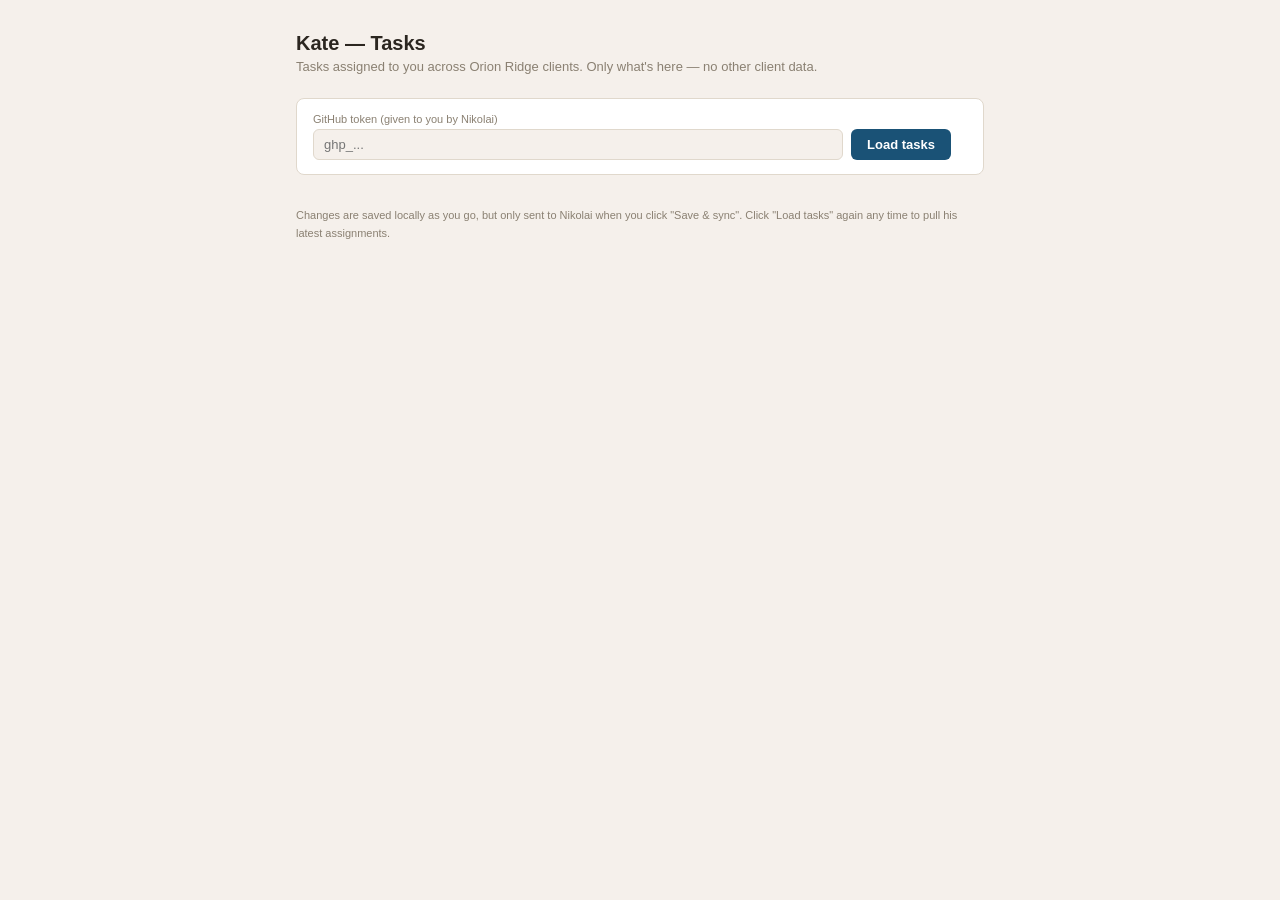
==== kate.html @ aa5e6f49 "feat: add Kate's standalone tasks-only page" ====
<!DOCTYPE html>
<html lang="en">
<head>
<meta charset="UTF-8">
<meta name="viewport" content="width=device-width, initial-scale=1.0">
<title>Kate — Tasks</title>
<style>
  :root {
    --bg: #f5f0eb; --bg2: #ffffff; --border: #e0d8cc; --border2: #c9beac;
    --text1: #2b2620; --text2: #5a5248; --text3: #8a8072;
    --blue: #1a5276; --green: #3b6d11; --red: #c62828; --purple: #5b3fa3;
  }
  * { box-sizing: border-box; }
  body { margin: 0; font-family: -apple-system, BlinkMacSystemFont, 'Segoe UI', Roboto, sans-serif; background: var(--bg); color: var(--text1); }
  .wrap { max-width: 720px; margin: 0 auto; padding: 2rem 1rem; }
  h1 { font-size: 20px; font-weight: 600; margin: 0 0 4px; }
  .sub { font-size: 13px; color: var(--text3); margin-bottom: 1.5rem; }
  .card { background: var(--bg2); border-radius: 8px; padding: 14px 16px; margin-bottom: 12px; border: 1px solid var(--border); }
  .setup-card { display: flex; gap: 8px; align-items: flex-end; flex-wrap: wrap; }
  .field label { display: block; font-size: 11px; color: var(--text3); margin-bottom: 4px; }
  input[type=text], input[type=password], input[type=date] {
    font-size: 13px; padding: 7px 10px; border: 1px solid var(--border); border-radius: 6px;
    background: var(--bg); color: var(--text1); width: 100%;
  }
  button {
    font-size: 13px; padding: 8px 16px; border-radius: 6px; border: none; cursor: pointer;
    background: var(--blue); color: #fff; font-weight: 600;
  }
  button.secondary { background: var(--bg); color: var(--text2); border: 1px solid var(--border2); }
  .status { font-size: 12px; color: var(--text3); margin-left: 8px; }
  .task { display: flex; flex-direction: column; gap: 8px; }
  .task-top { display: flex; align-items: center; gap: 10px; }
  .task-client { font-weight: 600; font-size: 14px; }
  .task-text { font-size: 13px; color: var(--text1); flex: 1; }
  .done .task-text { text-decoration: line-through; color: var(--text3); }
  .overdue { color: var(--red); font-weight: 600; }
  .due-today { color: #8a6100; font-weight: 600; }
  .comments { border-top: 1px solid var(--border); padding-top: 8px; margin-top: 2px; }
  .comment { font-size: 12px; color: var(--text2); margin-bottom: 4px; }
  .comment b { color: var(--text1); }
  .reply-row { display: flex; gap: 6px; margin-top: 6px; }
  .reply-row input { flex: 1; font-size: 12px; padding: 5px 8px; }
  .reply-row button { padding: 5px 10px; font-size: 12px; }
  .empty { text-align: center; color: var(--text3); padding: 3rem 1rem; font-size: 13px; }
  .hidden { display: none; }
  .footer-note { font-size: 11px; color: var(--text3); margin-top: 2rem; line-height: 1.6; }
</style>
</head>
<body>
<div class="wrap">
  <h1>Kate — Tasks</h1>
  <div class="sub">Tasks assigned to you across Orion Ridge clients. Only what's here — no other client data.</div>

  <div class="card setup-card">
    <div class="field" style="flex:1;min-width:220px">
      <label>GitHub token (given to you by Nikolai)</label>
      <input type="password" id="ghToken" placeholder="ghp_...">
    </div>
    <button onclick="loadTasks()">Load tasks</button>
    <span class="status" id="loadStatus"></span>
  </div>

  <div id="taskList"></div>

  <div class="card" id="saveBar" style="display:none;text-align:right">
    <button onclick="saveTasks()">Save &amp; sync</button>
    <span class="status" id="saveStatus"></span>
  </div>

  <div class="footer-note">
    Changes are saved locally as you go, but only sent to Nikolai when you click "Save &amp; sync".
    Click "Load tasks" again any time to pull his latest assignments.
  </div>
</div>

<script>
const REPO = 'nickolaiklimoff/suitability-letter';
const PATH = 'assigned-tasks.json';
let tasks = [];
let fileSha = null;

function todayStr() { return new Date().toISOString().slice(0,10); }
function fmtDate(d) {
  if (!d) return '';
  const dt = new Date(d);
  if (isNaN(dt)) return d;
  return dt.toLocaleDateString('en-GB', { day:'2-digit', month:'short', year:'numeric' });
}
function esc(s) { return String(s==null?'':s).replace(/&/g,'&amp;').replace(/</g,'&lt;').replace(/>/g,'&gt;'); }

window.addEventListener('DOMContentLoaded', () => {
  const saved = localStorage.getItem('kate-gh-token');
  if (saved) document.getElementById('ghToken').value = saved;
  const cached = localStorage.getItem('kate-tasks-cache');
  if (cached) { try { tasks = JSON.parse(cached); render(); } catch(e) {} }
});

async function loadTasks() {
  const token = document.getElementById('ghToken').value.trim();
  const statusEl = document.getElementById('loadStatus');
  if (!token) { statusEl.textContent = 'Enter your GitHub token first.'; return; }
  localStorage.setItem('kate-gh-token', token);
  statusEl.textContent = 'Loading...';
  try {
    const resp = await fetch(`https://api.github.com/repos/${REPO}/contents/${PATH}`, {
      headers: { Authorization: `token ${token}`, Accept: 'application/vnd.github+json' }
    });
    if (resp.status === 404) { tasks = []; fileSha = null; }
    else if (resp.ok) {
      const d = await resp.json();
      fileSha = d.sha;
      tasks = JSON.parse(decodeURIComponent(escape(atob(d.content))));
    } else {
      const err = await resp.json();
      throw new Error(err.message || resp.status);
    }
    localStorage.setItem('kate-tasks-cache', JSON.stringify(tasks));
    statusEl.textContent = `✓ Loaded ${tasks.length} task${tasks.length===1?'':'s'}`;
    render();
  } catch (e) {
    statusEl.textContent = 'Load failed: ' + e.message;
  }
}

async function saveTasks() {
  const token = document.getElementById('ghToken').value.trim();
  const statusEl = document.getElementById('saveStatus');
  if (!token) { statusEl.textContent = 'Load tasks first (need a token).'; return; }
  statusEl.textContent = 'Syncing...';
  try {
    // Fetch latest remote first so we don't clobber anything Nikolai changed
    // since our last load — merge by id, newer updatedAt wins per scalar field,
    // comments are unioned by id.
    let remote = [];
    const getResp = await fetch(`https://api.github.com/repos/${REPO}/contents/${PATH}`, {
      headers: { Authorization: `token ${token}`, Accept: 'application/vnd.github+json' }
    });
    if (getResp.ok) {
      const d = await getResp.json();
      fileSha = d.sha;
      remote = JSON.parse(decodeURIComponent(escape(atob(d.content))));
    }
    const byId = {};
    remote.forEach(t => { byId[t.id] = t; });
    tasks.forEach(t => {
      const r = byId[t.id];
      if (!r) { byId[t.id] = t; return; }
      const localNewer = new Date(t.updatedAt||0) >= new Date(r.updatedAt||0);
      const merged = localNewer ? { ...r, ...t } : { ...t, ...r };
      const allComments = [...(t.comments||[]), ...(r.comments||[])];
      const seen = new Set();
      merged.comments = allComments.filter(c => c.id && !seen.has(c.id) && seen.add(c.id));
      byId[t.id] = merged;
    });
    const merged = Object.values(byId);

    const content = btoa(unescape(encodeURIComponent(JSON.stringify(merged, null, 2))));
    const putResp = await fetch(`https://api.github.com/repos/${REPO}/contents/${PATH}`, {
      method: 'PUT',
      headers: { Authorization: `token ${token}`, Accept: 'application/vnd.github+json', 'Content-Type': 'application/json' },
      body: JSON.stringify({ message: `chore: Kate updated tasks (${merged.length} entries)`, content, sha: fileSha || undefined, branch: 'main' })
    });
    if (!putResp.ok) { const err = await putResp.json(); throw new Error(err.message || 'GitHub API error'); }
    tasks = merged;
    localStorage.setItem('kate-tasks-cache', JSON.stringify(tasks));
    statusEl.textContent = '✓ Synced';
    render();
  } catch (e) {
    statusEl.textContent = 'Sync failed: ' + e.message;
  }
}

function touch(t) { t.updatedAt = new Date().toISOString(); t.updatedBy = 'Kate'; }

function toggleDone(id) {
  const t = tasks.find(x => x.id === id); if (!t) return;
  t.done = !t.done; touch(t);
  localStorage.setItem('kate-tasks-cache', JSON.stringify(tasks));
  render();
}
function editDue(id, val) {
  const t = tasks.find(x => x.id === id); if (!t) return;
  t.due = val || null; touch(t);
  localStorage.setItem('kate-tasks-cache', JSON.stringify(tasks));
  render();
}
function addComment(id) {
  const t = tasks.find(x => x.id === id); if (!t) return;
  const el = document.getElementById('reply_' + id);
  const text = el.value.trim(); if (!text) return;
  if (!t.comments) t.comments = [];
  t.comments.push({ id: 'c_' + Date.now(), author: 'Kate', text, date: new Date().toISOString() });
  touch(t);
  localStorage.setItem('kate-tasks-cache', JSON.stringify(tasks));
  render();
}

function render() {
  const el = document.getElementById('taskList');
  const saveBar = document.getElementById('saveBar');
  if (!tasks.length) {
    el.innerHTML = '<div class="empty">No tasks assigned yet. Ask Nikolai to sync, then hit "Load tasks".</div>';
    saveBar.style.display = 'none';
    return;
  }
  saveBar.style.display = 'block';
  const sorted = [...tasks].sort((a,b) => {
    if (!!a.done !== !!b.done) return a.done ? 1 : -1;
    return new Date(a.due || '2100-01-01') - new Date(b.due || '2100-01-01');
  });
  el.innerHTML = sorted.map(t => {
    const today = todayStr();
    const overdue = !t.done && t.due && t.due < today;
    const isToday = t.due === today;
    return `<div class="card task ${t.done?'done':''}">
      <div class="task-top">
        <input type="checkbox" ${t.done?'checked':''} onchange="toggleDone('${t.id}')">
        <div style="flex:1;min-width:0">
          <div class="task-client">${esc(t.clientName || 'Unknown client')}</div>
          <div class="task-text">${esc(t.text)}</div>
        </div>
        <input type="date" value="${t.due||''}" onchange="editDue('${t.id}',this.value)" class="${overdue?'overdue':isToday?'due-today':''}" style="width:auto">
      </div>
      <div class="comments">
        ${(t.comments||[]).map(c => `<div class="comment"><b>${esc(c.author)}:</b> ${esc(c.text)}</div>`).join('') || '<div class="comment" style="color:var(--text3)">No comments yet.</div>'}
        <div class="reply-row">
          <input type="text" id="reply_${t.id}" placeholder="Reply to Nikolai..." onkeydown="if(event.key==='Enter')addComment('${t.id}')">
          <button class="secondary" onclick="addComment('${t.id}')">Reply</button>
        </div>
      </div>
    </div>`;
  }).join('');
}
</script>
</body>
</html>
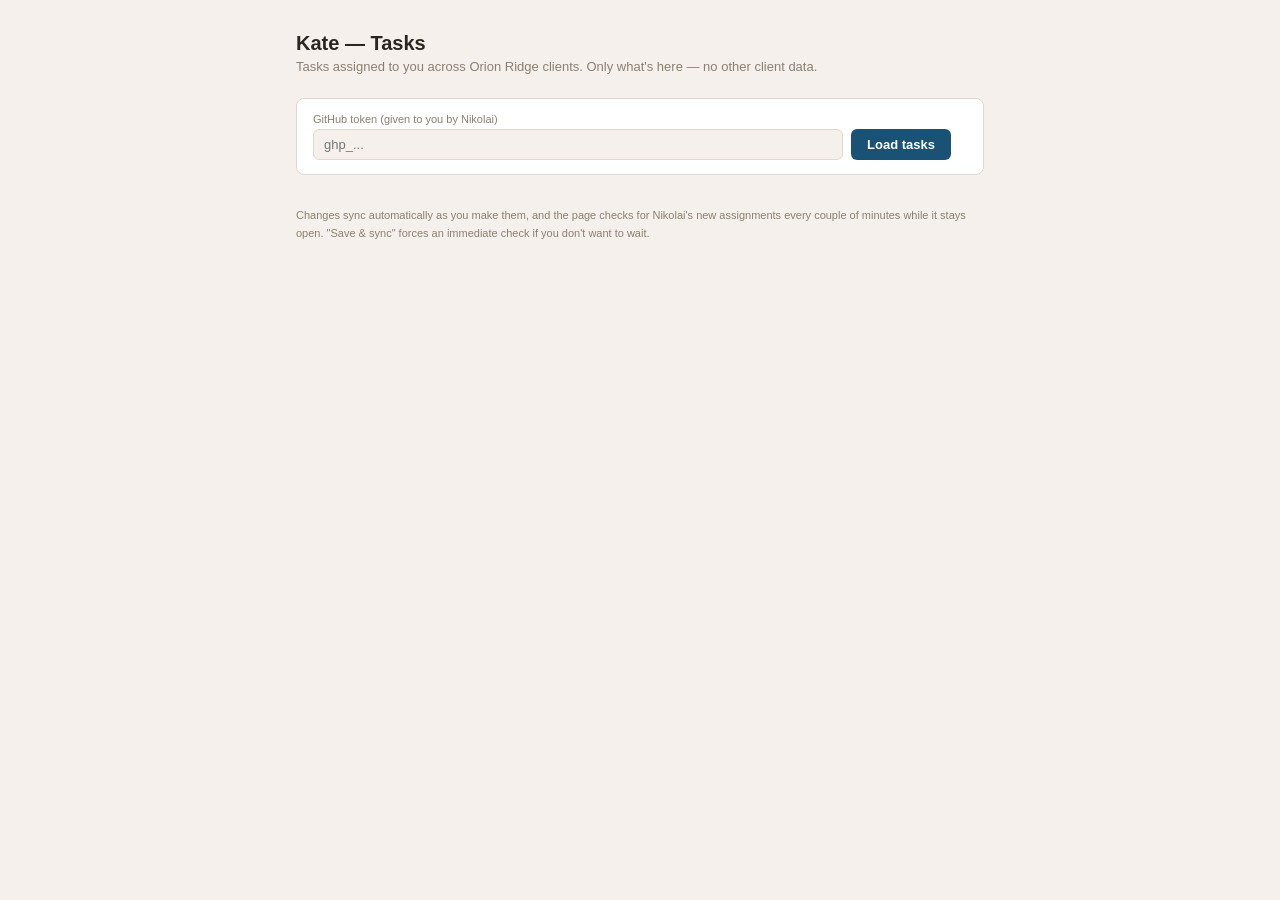
==== commit c0d321e1: "feat: auto-load on open, auto-save on every edit, periodic merge-safe poll for Nikolai's new assignm" ====
--- a/kate.html
+++ b/kate.html
@@ -68,8 +68,8 @@
   </div>
 
   <div class="footer-note">
-    Changes are saved locally as you go, but only sent to Nikolai when you click "Save &amp; sync".
-    Click "Load tasks" again any time to pull his latest assignments.
+    Changes sync automatically as you make them, and the page checks for Nikolai's new assignments
+    every couple of minutes while it stays open. "Save &amp; sync" forces an immediate check if you don't want to wait.
   </div>
 </div>
 
@@ -90,9 +90,21 @@
 
 window.addEventListener('DOMContentLoaded', () => {
   const saved = localStorage.getItem('kate-gh-token');
-  if (saved) document.getElementById('ghToken').value = saved;
   const cached = localStorage.getItem('kate-tasks-cache');
   if (cached) { try { tasks = JSON.parse(cached); render(); } catch(e) {} }
+  if (saved) {
+    document.getElementById('ghToken').value = saved;
+    loadTasks(); // first load pulls Nikolai's current assignments
+  }
+
+  // After that, every change auto-saves (see touch()+autoSave below), and we
+  // also poll periodically in case Nikolai assigned something new and Kate
+  // hasn't touched anything herself — saveTasks() is merge-safe (fetches
+  // remote, merges by id, unions comments) so this never overwrites her
+  // unsaved edits, unlike a raw reload would.
+  setInterval(() => {
+    if (document.getElementById('ghToken').value.trim()) saveTasks(true);
+  }, 120000);
 });
 
 async function loadTasks() {
@@ -122,11 +134,11 @@
   }
 }
 
-async function saveTasks() {
+async function saveTasks(silent) {
   const token = document.getElementById('ghToken').value.trim();
   const statusEl = document.getElementById('saveStatus');
-  if (!token) { statusEl.textContent = 'Load tasks first (need a token).'; return; }
-  statusEl.textContent = 'Syncing...';
+  if (!token) { if (!silent) statusEl.textContent = 'Load tasks first (need a token).'; return; }
+  if (!silent) statusEl.textContent = 'Syncing...';
   try {
     // Fetch latest remote first so we don't clobber anything Nikolai changed
     // since our last load — merge by id, newer updatedAt wins per scalar field,
@@ -163,10 +175,10 @@
     if (!putResp.ok) { const err = await putResp.json(); throw new Error(err.message || 'GitHub API error'); }
     tasks = merged;
     localStorage.setItem('kate-tasks-cache', JSON.stringify(tasks));
-    statusEl.textContent = '✓ Synced';
+    if (!silent) statusEl.textContent = '✓ Synced';
     render();
   } catch (e) {
-    statusEl.textContent = 'Sync failed: ' + e.message;
+    if (!silent) statusEl.textContent = 'Sync failed: ' + e.message;
   }
 }
 
@@ -177,12 +189,14 @@
   t.done = !t.done; touch(t);
   localStorage.setItem('kate-tasks-cache', JSON.stringify(tasks));
   render();
+  saveTasks(true);
 }
 function editDue(id, val) {
   const t = tasks.find(x => x.id === id); if (!t) return;
   t.due = val || null; touch(t);
   localStorage.setItem('kate-tasks-cache', JSON.stringify(tasks));
   render();
+  saveTasks(true);
 }
 function addComment(id) {
   const t = tasks.find(x => x.id === id); if (!t) return;
@@ -193,6 +207,7 @@
   touch(t);
   localStorage.setItem('kate-tasks-cache', JSON.stringify(tasks));
   render();
+  saveTasks(true);
 }
 
 function render() {
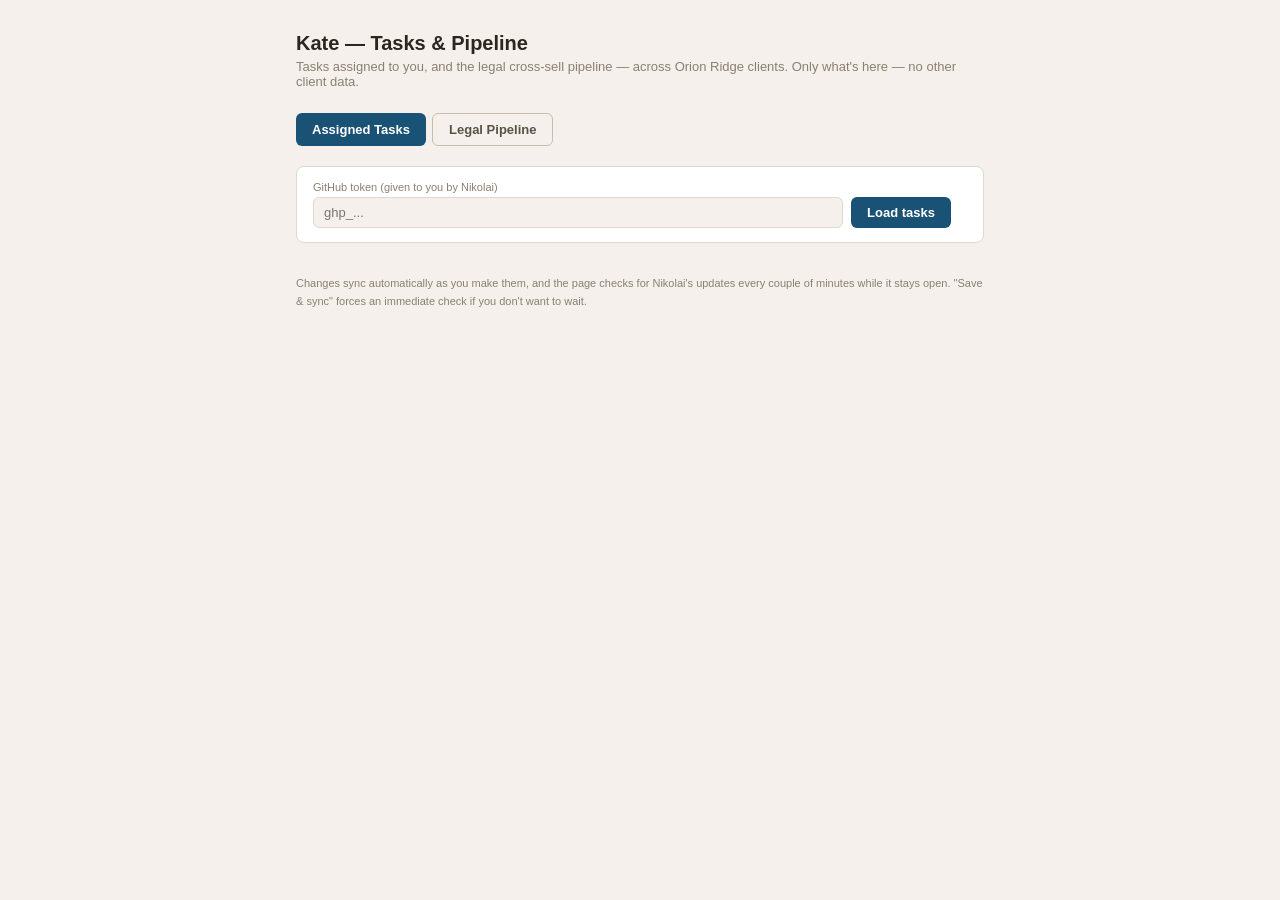
==== commit 37ff8536: "feat: add Legal Pipeline tab to Kate's page — she can add her own leads and move them through stages" ====
--- a/kate.html
+++ b/kate.html
@@ -48,27 +48,50 @@
 </head>
 <body>
 <div class="wrap">
-  <h1>Kate — Tasks</h1>
-  <div class="sub">Tasks assigned to you across Orion Ridge clients. Only what's here — no other client data.</div>
-
-  <div class="card setup-card">
-    <div class="field" style="flex:1;min-width:220px">
-      <label>GitHub token (given to you by Nikolai)</label>
-      <input type="password" id="ghToken" placeholder="ghp_...">
+  <h1>Kate — Tasks &amp; Pipeline</h1>
+  <div class="sub">Tasks assigned to you, and the legal cross-sell pipeline — across Orion Ridge clients. Only what's here — no other client data.</div>
+
+  <div style="display:flex;gap:6px;margin-bottom:1.25rem">
+    <button id="tabTasksBtn" onclick="switchTab('tasks')">Assigned Tasks</button>
+    <button id="tabPipelineBtn" class="secondary" onclick="switchTab('pipeline')">Legal Pipeline</button>
+  </div>
+
+  <div id="tasksSection">
+    <div class="card setup-card">
+      <div class="field" style="flex:1;min-width:220px">
+        <label>GitHub token (given to you by Nikolai)</label>
+        <input type="password" id="ghToken" placeholder="ghp_...">
+      </div>
+      <button onclick="loadTasks()">Load tasks</button>
+      <span class="status" id="loadStatus"></span>
     </div>
-    <button onclick="loadTasks()">Load tasks</button>
-    <span class="status" id="loadStatus"></span>
+
+    <div id="taskList"></div>
+
+    <div class="card" id="saveBar" style="display:none;text-align:right">
+      <button onclick="saveTasks()">Save &amp; sync</button>
+      <span class="status" id="saveStatus"></span>
+    </div>
   </div>
 
-  <div id="taskList"></div>
-
-  <div class="card" id="saveBar" style="display:none;text-align:right">
-    <button onclick="saveTasks()">Save &amp; sync</button>
-    <span class="status" id="saveStatus"></span>
+  <div id="pipelineSection" class="hidden">
+    <div class="card">
+      <div style="font-weight:600;font-size:14px;margin-bottom:8px">⚖️ Add a new name to the pipeline</div>
+      <div style="display:flex;gap:8px;flex-wrap:wrap">
+        <input type="text" id="newLeadName" placeholder="Name" style="flex:1;min-width:140px">
+        <input type="text" id="newLeadNotes" placeholder="Notes — what product/service..." style="flex:1;min-width:180px">
+        <button onclick="addLead()">Add</button>
+      </div>
+    </div>
+    <div class="card" style="text-align:right">
+      <button onclick="savePipeline()">Save &amp; sync</button>
+      <span class="status" id="pipelineSaveStatus"></span>
+    </div>
+    <div id="pipelineList"></div>
   </div>
 
   <div class="footer-note">
-    Changes sync automatically as you make them, and the page checks for Nikolai's new assignments
+    Changes sync automatically as you make them, and the page checks for Nikolai's updates
     every couple of minutes while it stays open. "Save &amp; sync" forces an immediate check if you don't want to wait.
   </div>
 </div>
@@ -76,8 +99,20 @@
 <script>
 const REPO = 'nickolaiklimoff/suitability-letter';
 const PATH = 'assigned-tasks.json';
+const PIPELINE_PATH = 'legal-pipeline.json';
+const STAGES = ['Prospecting', 'Meeting', 'Proposal', 'Client'];
 let tasks = [];
 let fileSha = null;
+let pipeline = [];
+let pipelineSha = null;
+
+function switchTab(tab) {
+  document.getElementById('tasksSection').classList.toggle('hidden', tab !== 'tasks');
+  document.getElementById('pipelineSection').classList.toggle('hidden', tab !== 'pipeline');
+  document.getElementById('tabTasksBtn').className = tab === 'tasks' ? '' : 'secondary';
+  document.getElementById('tabPipelineBtn').className = tab === 'pipeline' ? '' : 'secondary';
+  if (tab === 'pipeline' && !pipeline.length) loadPipeline();
+}
 
 function todayStr() { return new Date().toISOString().slice(0,10); }
 function fmtDate(d) {
@@ -87,11 +122,19 @@
   return dt.toLocaleDateString('en-GB', { day:'2-digit', month:'short', year:'numeric' });
 }
 function esc(s) { return String(s==null?'':s).replace(/&/g,'&amp;').replace(/</g,'&lt;').replace(/>/g,'&gt;'); }
+const URGENCY_ICONS = { eagle: '🦅', dove: '🕊️', chicken: '🐔' };
+const URGENCY_FILTERS = { eagle: '', dove: 'grayscale(1)', chicken: 'sepia(1) saturate(3) hue-rotate(-10deg) brightness(0.8)' };
+function urgencyIcon(u) {
+  const key = URGENCY_ICONS[u] ? u : 'dove';
+  return `<span style="filter:${URGENCY_FILTERS[key]}">${URGENCY_ICONS[key]}</span>`;
+}
 
 window.addEventListener('DOMContentLoaded', () => {
   const saved = localStorage.getItem('kate-gh-token');
   const cached = localStorage.getItem('kate-tasks-cache');
   if (cached) { try { tasks = JSON.parse(cached); render(); } catch(e) {} }
+  const cachedPipeline = localStorage.getItem('kate-pipeline-cache');
+  if (cachedPipeline) { try { pipeline = JSON.parse(cachedPipeline); renderPipeline(); } catch(e) {} }
   if (saved) {
     document.getElementById('ghToken').value = saved;
     loadTasks(); // first load pulls Nikolai's current assignments
@@ -103,9 +146,154 @@
   // remote, merges by id, unions comments) so this never overwrites her
   // unsaved edits, unlike a raw reload would.
   setInterval(() => {
-    if (document.getElementById('ghToken').value.trim()) saveTasks(true);
+    if (document.getElementById('ghToken').value.trim()) {
+      saveTasks(true);
+      if (pipeline.length || !document.getElementById('pipelineSection').classList.contains('hidden')) savePipeline(true);
+    }
   }, 120000);
 });
+
+async function loadPipeline() {
+  const token = document.getElementById('ghToken').value.trim();
+  if (!token) return;
+  try {
+    const resp = await fetch(`https://api.github.com/repos/${REPO}/contents/${PIPELINE_PATH}`, {
+      headers: { Authorization: `token ${token}`, Accept: 'application/vnd.github+json' }
+    });
+    if (resp.status === 404) { pipeline = []; pipelineSha = null; }
+    else if (resp.ok) {
+      const d = await resp.json();
+      pipelineSha = d.sha;
+      pipeline = JSON.parse(decodeURIComponent(escape(atob(d.content))));
+    }
+    localStorage.setItem('kate-pipeline-cache', JSON.stringify(pipeline));
+    renderPipeline();
+  } catch (e) {
+    console.error('loadPipeline failed', e);
+  }
+}
+
+async function savePipeline(silent) {
+  const token = document.getElementById('ghToken').value.trim();
+  const statusEl = document.getElementById('pipelineSaveStatus');
+  if (!token) { if (!silent) statusEl.textContent = 'Enter your GitHub token first.'; return; }
+  if (!silent) statusEl.textContent = 'Syncing...';
+  try {
+    let remote = [];
+    const getResp = await fetch(`https://api.github.com/repos/${REPO}/contents/${PIPELINE_PATH}`, {
+      headers: { Authorization: `token ${token}`, Accept: 'application/vnd.github+json' }
+    });
+    if (getResp.ok) {
+      const d = await getResp.json();
+      pipelineSha = d.sha;
+      remote = JSON.parse(decodeURIComponent(escape(atob(d.content))));
+    }
+    const byId = {};
+    remote.forEach(e => { byId[e.id] = e; });
+    pipeline.forEach(e => {
+      const r = byId[e.id];
+      if (!r) { byId[e.id] = e; return; }
+      const localNewer = new Date(e.updatedAt||0) >= new Date(r.updatedAt||0);
+      const merged = localNewer ? { ...r, ...e } : { ...e, ...r };
+      const allComments = [...(e.comments||[]), ...(r.comments||[])];
+      const seen = new Set();
+      merged.comments = allComments.filter(c => c.id && !seen.has(c.id) && seen.add(c.id));
+      byId[e.id] = merged;
+    });
+    const merged = Object.values(byId);
+
+    const content = btoa(unescape(encodeURIComponent(JSON.stringify(merged, null, 2))));
+    const putResp = await fetch(`https://api.github.com/repos/${REPO}/contents/${PIPELINE_PATH}`, {
+      method: 'PUT',
+      headers: { Authorization: `token ${token}`, Accept: 'application/vnd.github+json', 'Content-Type': 'application/json' },
+      body: JSON.stringify({ message: `chore: Kate updated pipeline (${merged.length} entries)`, content, sha: pipelineSha || undefined, branch: 'main' })
+    });
+    if (!putResp.ok) { const err = await putResp.json(); throw new Error(err.message || 'GitHub API error'); }
+    pipeline = merged;
+    localStorage.setItem('kate-pipeline-cache', JSON.stringify(pipeline));
+    if (!silent) statusEl.textContent = '✓ Synced';
+    renderPipeline();
+  } catch (e) {
+    if (!silent) statusEl.textContent = 'Sync failed: ' + e.message;
+  }
+}
+
+function touchLead(e) { e.updatedAt = new Date().toISOString(); e.updatedBy = 'Kate'; }
+
+function addLead() {
+  const nameEl = document.getElementById('newLeadName');
+  const notesEl = document.getElementById('newLeadNotes');
+  const name = nameEl.value.trim();
+  if (!name) { nameEl.style.borderColor = 'var(--red)'; nameEl.focus(); return; }
+  nameEl.style.borderColor = '';
+  pipeline.push({
+    id: 'lp_' + Date.now(), name, notes: notesEl.value.trim(), stage: 'Prospecting',
+    sourceType: 'new', sourceId: null, addedBy: 'Kate', comments: [],
+    createdAt: new Date().toISOString(), updatedAt: new Date().toISOString(),
+  });
+  nameEl.value = ''; notesEl.value = '';
+  localStorage.setItem('kate-pipeline-cache', JSON.stringify(pipeline));
+  renderPipeline();
+  savePipeline(true);
+}
+function moveLead(id, dir) {
+  const e = pipeline.find(x => x.id === id); if (!e) return;
+  const idx = STAGES.indexOf(e.stage);
+  const next = idx + dir;
+  if (next < 0 || next >= STAGES.length) return;
+  e.stage = STAGES[next]; touchLead(e);
+  localStorage.setItem('kate-pipeline-cache', JSON.stringify(pipeline));
+  renderPipeline();
+  savePipeline(true);
+}
+function addLeadComment(id) {
+  const e = pipeline.find(x => x.id === id); if (!e) return;
+  const el = document.getElementById('leadReply_' + id);
+  const text = el.value.trim(); if (!text) return;
+  if (!e.comments) e.comments = [];
+  e.comments.push({ id: 'c_' + Date.now(), author: 'Kate', text, date: new Date().toISOString() });
+  touchLead(e);
+  localStorage.setItem('kate-pipeline-cache', JSON.stringify(pipeline));
+  renderPipeline();
+  savePipeline(true);
+}
+
+function renderPipeline() {
+  const el = document.getElementById('pipelineList');
+  if (!pipeline.length) {
+    el.innerHTML = '<div class="empty">Nothing in the pipeline yet — add a name above.</div>';
+    return;
+  }
+  el.innerHTML = STAGES.map(stage => {
+    const entries = pipeline.filter(e => e.stage === stage);
+    return `<div style="margin-bottom:1rem">
+      <div style="font-weight:600;font-size:13px;color:var(--text2);margin-bottom:6px">${stage} (${entries.length})</div>
+      ${entries.map(e => {
+        const idx = STAGES.indexOf(e.stage);
+        return `<div class="card">
+          <div style="display:flex;justify-content:space-between;align-items:start;gap:8px">
+            <div>
+              <span style="font-weight:600;font-size:14px">${esc(e.name)}</span>
+              <span style="font-size:10px;font-weight:600;background:var(--bg);color:var(--text3);padding:1px 7px;border-radius:8px;margin-left:6px">added by ${esc(e.addedBy)}</span>
+            </div>
+          </div>
+          ${e.notes ? `<div style="font-size:12px;color:var(--text3);margin-top:2px">${esc(e.notes)}</div>` : ''}
+          <div style="display:flex;gap:6px;margin-top:8px">
+            ${idx > 0 ? `<button class="secondary" onclick="moveLead('${e.id}',-1)" style="padding:4px 10px;font-size:12px">← ${STAGES[idx-1]}</button>` : ''}
+            ${idx < STAGES.length - 1 ? `<button onclick="moveLead('${e.id}',1)" style="padding:4px 10px;font-size:12px">${e.stage==='Proposal'?'✓ Onboard':'→ ' + STAGES[idx+1]}</button>` : ''}
+          </div>
+          <div class="comments">
+            ${(e.comments||[]).map(c => `<div class="comment"><b>${esc(c.author)}:</b> ${esc(c.text)}</div>`).join('') || '<div class="comment" style="color:var(--text3)">No comments yet.</div>'}
+            <div class="reply-row">
+              <input type="text" id="leadReply_${e.id}" placeholder="Comment..." onkeydown="if(event.key==='Enter')addLeadComment('${e.id}')">
+              <button class="secondary" onclick="addLeadComment('${e.id}')">Add</button>
+            </div>
+          </div>
+        </div>`;
+      }).join('') || '<div style="font-size:12px;color:var(--text3);padding:6px 0">Empty</div>'}
+    </div>`;
+  }).join('');
+}
 
 async function loadTasks() {
   const token = document.getElementById('ghToken').value.trim();
@@ -184,9 +372,31 @@
 
 function touch(t) { t.updatedAt = new Date().toISOString(); t.updatedBy = 'Kate'; }
 
-function toggleDone(id) {
+function markDone(id) {
   const t = tasks.find(x => x.id === id); if (!t) return;
-  t.done = !t.done; touch(t);
+  const note = prompt('Task complete — any closing comment for Nikolai? (leave blank to skip)');
+  t.done = true; t.cancelled = false; touch(t);
+  if (note && note.trim()) {
+    if (!t.comments) t.comments = [];
+    t.comments.push({ id: 'c_' + Date.now(), author: 'Kate', text: note.trim(), date: new Date().toISOString() });
+  }
+  localStorage.setItem('kate-tasks-cache', JSON.stringify(tasks));
+  render();
+  saveTasks(true);
+}
+function cancelTask(id) {
+  const t = tasks.find(x => x.id === id); if (!t) return;
+  const reason = prompt('Cancelling this task — reason for Nikolai? (optional)');
+  t.cancelled = true; t.done = false; touch(t);
+  if (!t.comments) t.comments = [];
+  t.comments.push({ id: 'c_' + Date.now(), author: 'Kate', text: 'Cancelled' + (reason && reason.trim() ? ': ' + reason.trim() : ''), date: new Date().toISOString() });
+  localStorage.setItem('kate-tasks-cache', JSON.stringify(tasks));
+  render();
+  saveTasks(true);
+}
+function reopenTask(id) {
+  const t = tasks.find(x => x.id === id); if (!t) return;
+  t.done = false; t.cancelled = false; touch(t);
   localStorage.setItem('kate-tasks-cache', JSON.stringify(tasks));
   render();
   saveTasks(true);
@@ -220,20 +430,26 @@
   }
   saveBar.style.display = 'block';
   const sorted = [...tasks].sort((a,b) => {
-    if (!!a.done !== !!b.done) return a.done ? 1 : -1;
+    const ar = !!(a.done || a.cancelled), br = !!(b.done || b.cancelled);
+    if (ar !== br) return ar ? 1 : -1;
     return new Date(a.due || '2100-01-01') - new Date(b.due || '2100-01-01');
   });
   el.innerHTML = sorted.map(t => {
     const today = todayStr();
-    const overdue = !t.done && t.due && t.due < today;
+    const resolved = t.done || t.cancelled;
+    const overdue = !resolved && t.due && t.due < today;
     const isToday = t.due === today;
-    return `<div class="card task ${t.done?'done':''}">
+    return `<div class="card task ${resolved?'done':''}">
       <div class="task-top">
-        <input type="checkbox" ${t.done?'checked':''} onchange="toggleDone('${t.id}')">
+        <span title="Urgency" style="font-size:16px">${urgencyIcon(t.urgency)}</span>
         <div style="flex:1;min-width:0">
           <div class="task-client">${esc(t.clientName || 'Unknown client')}</div>
           <div class="task-text">${esc(t.text)}</div>
+          ${t.cancelled ? '<div style="font-size:11px;font-weight:600;color:var(--red)">Cancelled</div>' : t.done ? '<div style="font-size:11px;font-weight:600;color:var(--green)">Done</div>' : ''}
         </div>
+        ${resolved
+          ? `<button class="secondary" onclick="reopenTask('${t.id}')">Reopen</button>`
+          : `<button class="secondary" onclick="cancelTask('${t.id}')">Cancel</button><button onclick="markDone('${t.id}')">Done</button>`}
         <input type="date" value="${t.due||''}" onchange="editDue('${t.id}',this.value)" class="${overdue?'overdue':isToday?'due-today':''}" style="width:auto">
       </div>
       <div class="comments">
